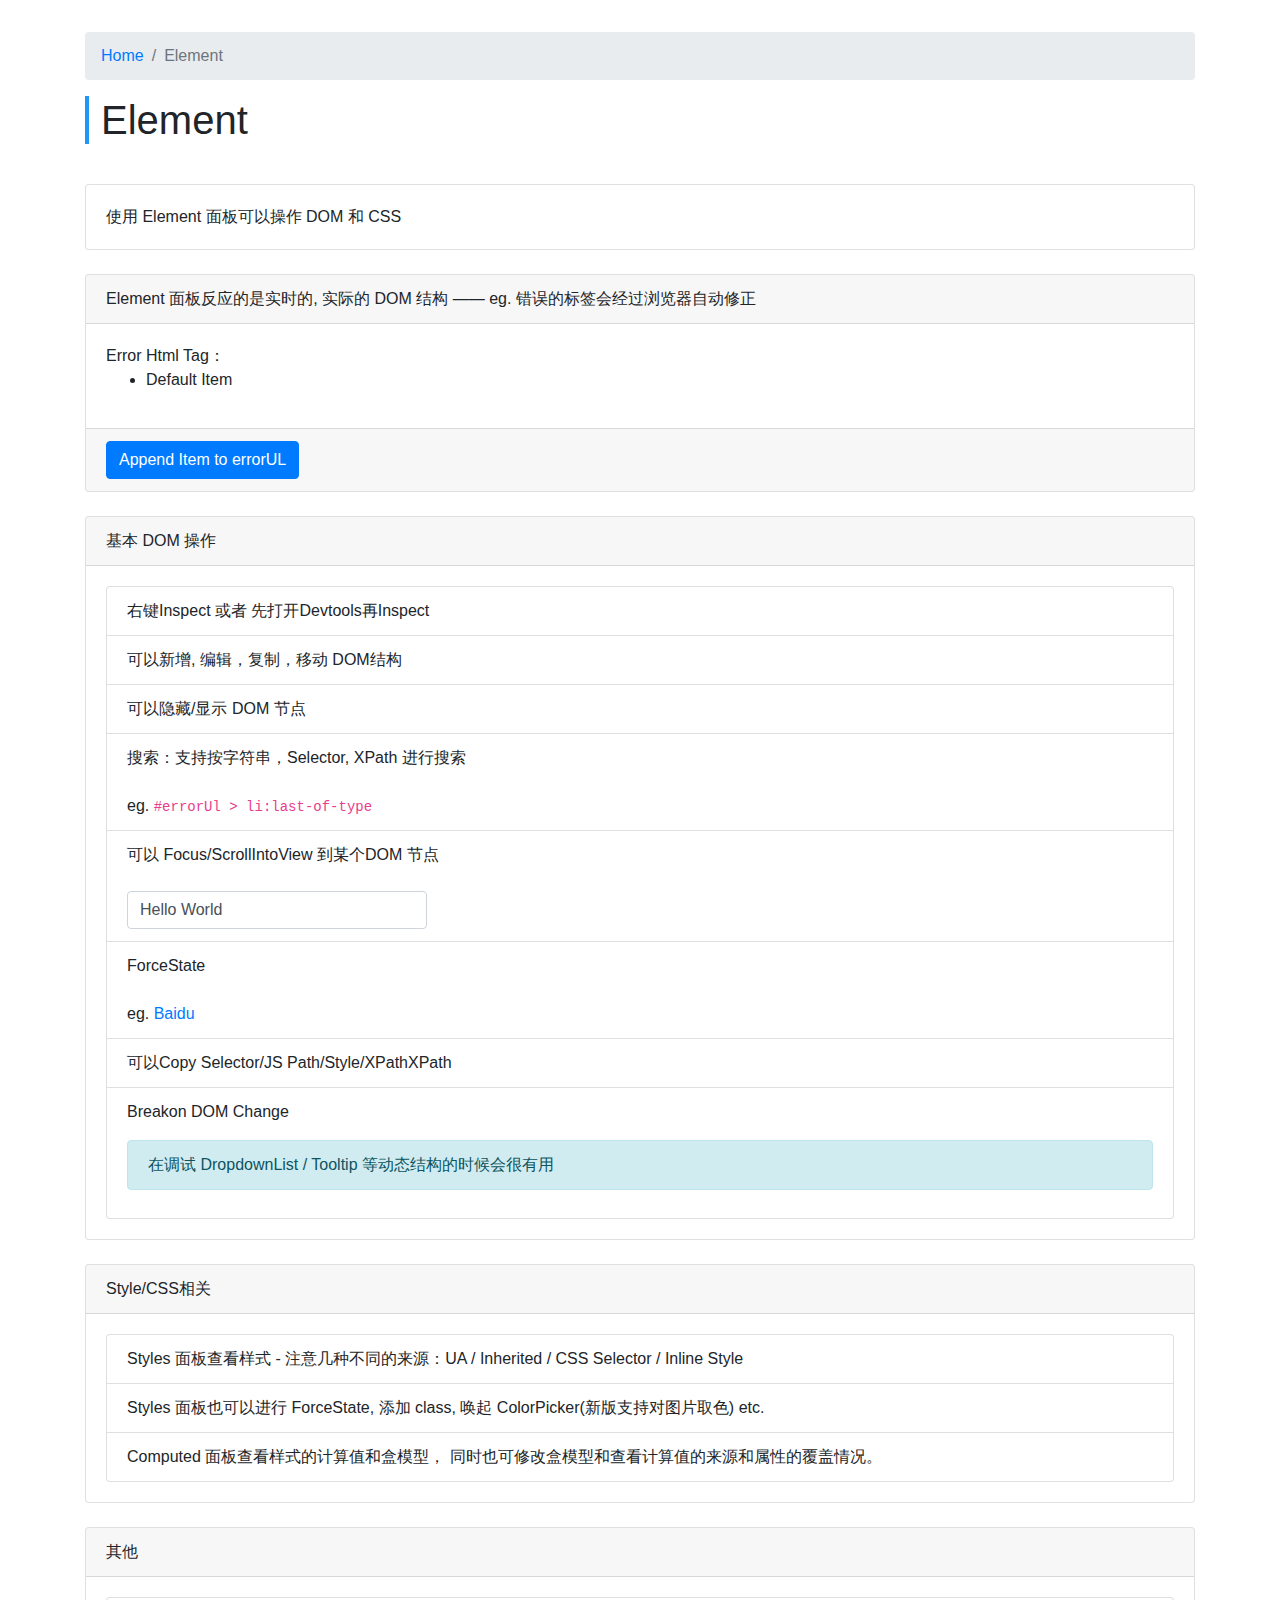
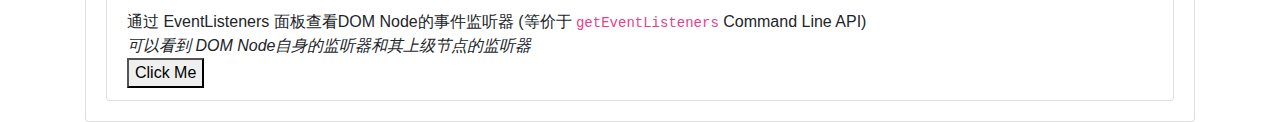
==== src/1. Elements.html @ b5155c52 "complete topic - Elements and init structure" ====
<!DOCTYPE html>
<html lang="en">

<head>
  <meta charset="UTF-8">
  <meta name="viewport" content="width=device-width, initial-scale=1.0">
  <title>Elements</title>
  <link rel="stylesheet" href="https://stackpath.bootstrapcdn.com/bootstrap/4.5.2/css/bootstrap.min.css"
    integrity="sha384-JcKb8q3iqJ61gNV9KGb8thSsNjpSL0n8PARn9HuZOnIxN0hoP+VmmDGMN5t9UJ0Z" crossorigin="anonymous">
  <link rel="stylesheet" href="./styles/common.css">
  <script src="https://code.jquery.com/jquery-3.5.1.slim.min.js" integrity="sha384-DfXdz2htPH0lsSSs5nCTpuj/zy4C+OGpamoFVy38MVBnE+IbbVYUew+OrCXaRkfj" crossorigin="anonymous"></script>
  <script src="https://cdn.jsdelivr.net/npm/popper.js@1.16.1/dist/umd/popper.min.js" integrity="sha384-9/reFTGAW83EW2RDu2S0VKaIzap3H66lZH81PoYlFhbGU+6BZp6G7niu735Sk7lN" crossorigin="anonymous"></script>
  <script src="https://stackpath.bootstrapcdn.com/bootstrap/4.5.2/js/bootstrap.min.js" integrity="sha384-B4gt1jrGC7Jh4AgTPSdUtOBvfO8shuf57BaghqFfPlYxofvL8/KUEfYiJOMMV+rV" crossorigin="anonymous"></script>
</head>

<body class="container">
  <header>
    <nav aria-label="breadcrumb">
      <ol class="breadcrumb">
        <li class="breadcrumb-item"><a href="../index.html">Home</a></li>
        <li class="breadcrumb-item active" aria-current="page">Element</li>
      </ol>
    </nav>
    <h1 class="groupTitle">Element</h1>
    <div class="card">
      <div class="card-body">
        使用 Element 面板可以操作 DOM 和 CSS
      </div>
    </div>
  </header>

  <div class="card">
    <div class="card-header">Element 面板反应的是实时的, 实际的 DOM 结构 —— eg. 错误的标签会经过浏览器自动修正</div>
    <div class="card-body">
      Error Html Tag：
      <ul id="errorUl">
        <li>Default Item</li>
        </ulError>
    </div>
    <div class="card-footer">
      <button class="btn btn-primary" onclick="appendItemToUl('#errorUl')">Append Item to errorUL</button>
    </div>
  </div>

  <div class="card">
    <div class="card-header">基本 DOM 操作</div>
    <div class="card-body">
      <ul class="list-group">
        <li class="list-group-item">右键Inspect 或者 先打开Devtools再Inspect</li>
        <li class="list-group-item">可以新增, 编辑，复制，移动 DOM结构</li>
        <li class="list-group-item">可以隐藏/显示 DOM 节点</li>
        <li class="list-group-item">搜索：支持按字符串，Selector, XPath 进行搜索  
          <br/>
          <br/>
          eg.  <code>#errorUl > li:last-of-type</code>
        </li>
        <li class="list-group-item">可以 Focus/ScrollIntoView 到某个DOM 节点
          <br/>
          <br/>
          <input class="form-control" style="width: 300px;" type="text" value="Hello World">
        </li>
        <li class="list-group-item">ForceState  
          <br/>
          <br/>
          eg.  <a href="https://www.baidu.com" target="_blank">Baidu</a>
        </li>
        <li class="list-group-item">可以Copy Selector/JS Path/Style/XPathXPath</li>
        <li class="list-group-item">Breakon DOM Change
          <div class="alert alert-info mt1em" role="alert">
            在调试 DropdownList / Tooltip 等动态结构的时候会很有用
          </div>
        </li>
      </ul>
    </div>
  </div>

  <div class="card">
    <div class="card-header">Style/CSS相关</div>
    <div class="card-body">
      <ul class="list-group">
        <li class="list-group-item">Styles 面板查看样式 - 注意几种不同的来源：UA / Inherited / CSS Selector / Inline Style</li>
        <li class="list-group-item">Styles 面板也可以进行 ForceState, 添加 class, 唤起 ColorPicker(新版支持对图片取色) etc.</li>
        <li class="list-group-item">Computed 面板查看样式的计算值和盒模型， 同时也可修改盒模型和查看计算值的来源和属性的覆盖情况。</li>
      </ul>
    </div>
  </div>

  <div class="card">
    <div class="card-header">其他</div>
    <div class="card-body">
      <ul class="list-group">
        <li class="list-group-item">通过 EventListeners 面板查看DOM Node的事件监听器 (等价于 <code>getEventListeners</code> Command Line API)
          <br />
          <i>可以看到 DOM Node自身的监听器和其上级节点的监听器</i>
          <br />
          <div id="eventListenerContainer">
            <button id="btnEventListener">Click Me</button>
          </div>
        </li>
        
      </ul>
    </div>
  </div>

  

  <script>
    function appendItemToUl(id) {
      var item = document.createElement("li");
      item.innerHTML = Math.random();

      document.querySelector(id).append(item);
    }

    (function(){
      document.querySelector('#eventListenerContainer').addEventListener('click', (e) => {
        console.log('clicked: ', e);
      });

      document.querySelector('#btnEventListener').addEventListener('click', (e) => {
        console.log('clicked btn: ', e);
      });
    })();

  </script>

</body>

</html>
---- src/styles/common.css ----
html > * {
  box-sizing: border-box;
}

html, body {
  width: 100%;
  height: 100%;
}

body {
  padding: 2em;
  font-family: "Source Han Serif SC", -apple-system,BlinkMacSystemFont,"Segoe UI",Roboto,"Helvetica Neue",Arial,"Noto Sans",sans-serif,"Apple Color Emoji","Segoe UI Emoji","Segoe UI Symbol","Noto Color Emoji";
}

section.group {
  margin-bottom: 2em;
}

.groupTitle {
  border-left: 4px solid #2196f3;
  padding-left: 0.3em;
  margin-bottom: 1em;
}

.card {
  margin-bottom: 1.5em;
}

.mt1em {
  margin-top: 1em;
}

.mb1em {
  margin-bottom: 1em;
}
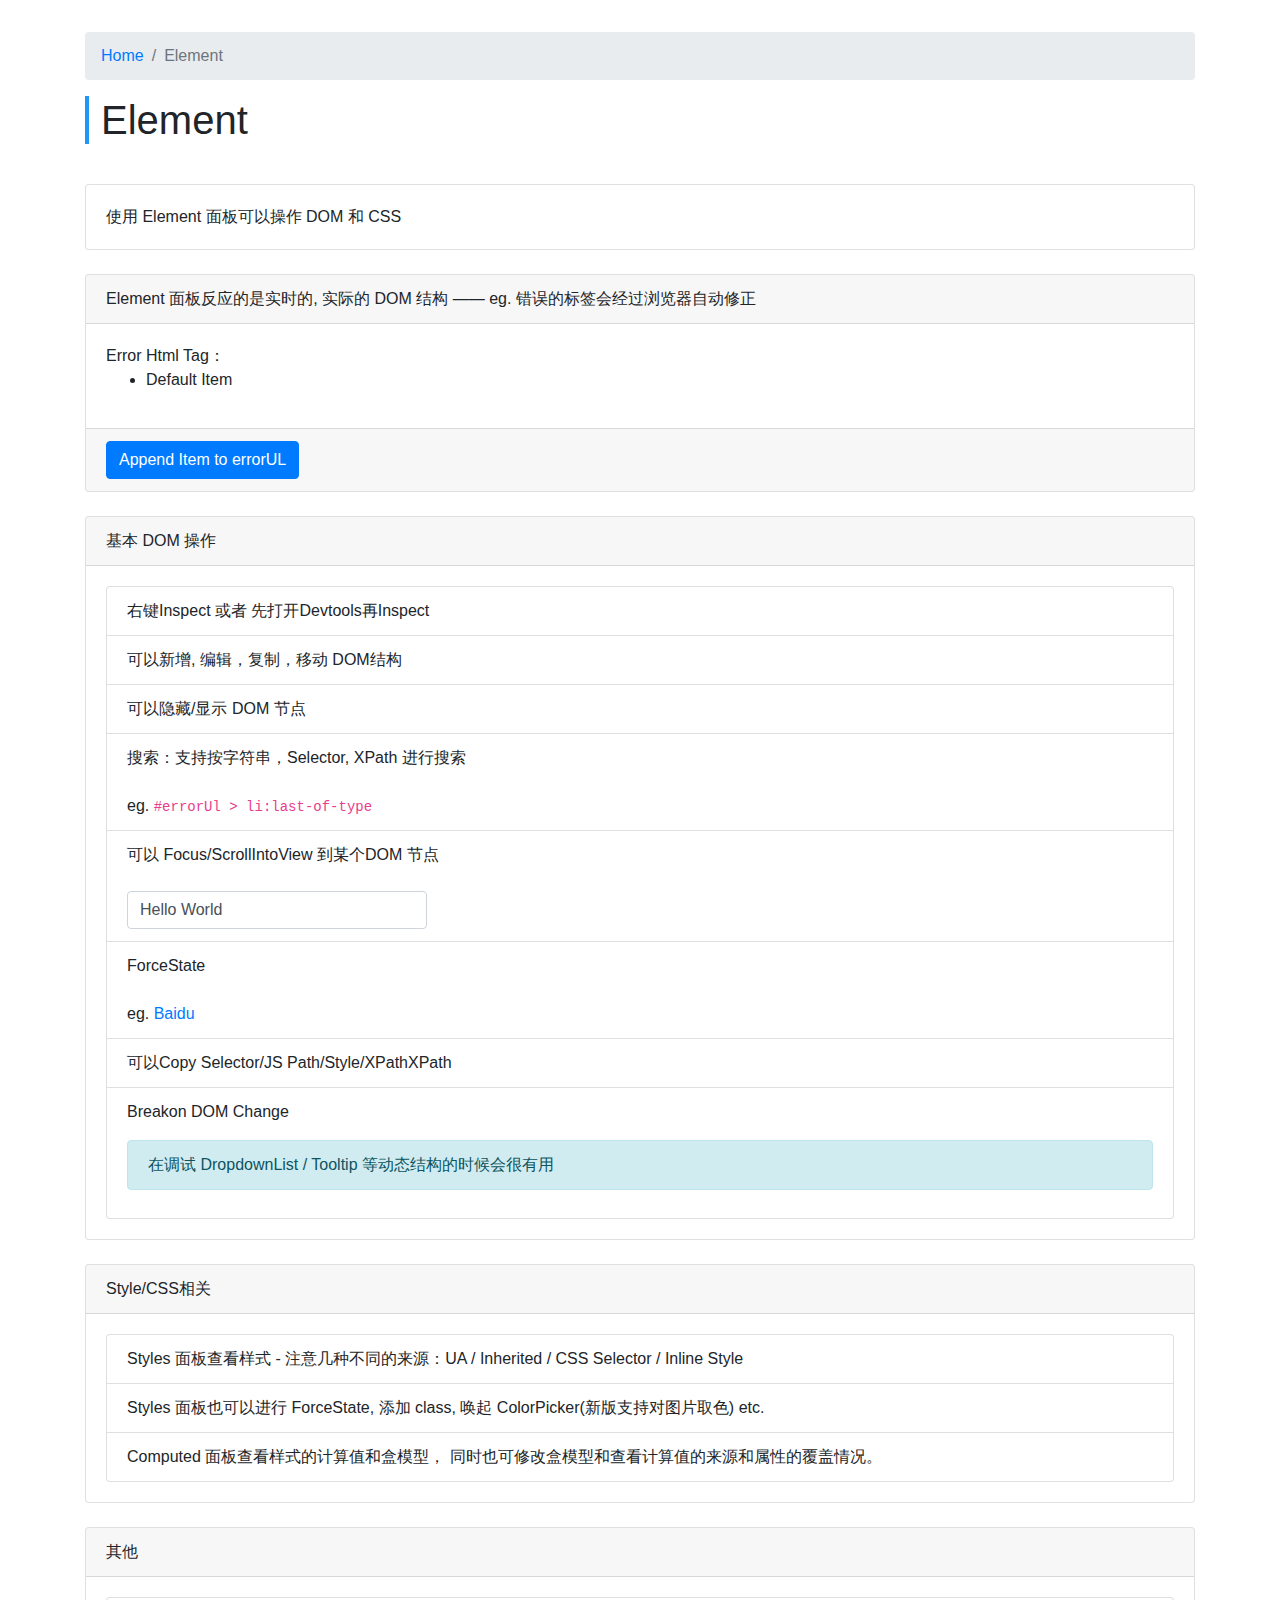
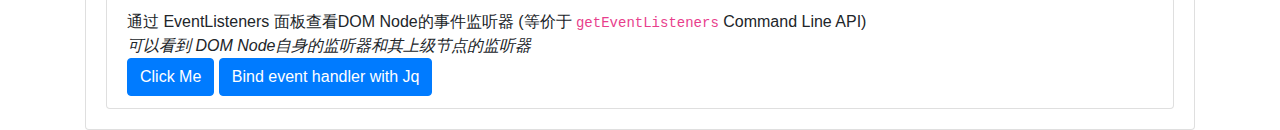
==== commit 5c667ab2: "console" ====
--- a/src/1. Elements.html
+++ b/src/1. Elements.html
@@ -94,7 +94,8 @@
           <i>可以看到 DOM Node自身的监听器和其上级节点的监听器</i>
           <br />
           <div id="eventListenerContainer">
-            <button id="btnEventListener">Click Me</button>
+            <button class="btn btn-primary" id="btnEventListener">Click Me</button>
+            <button class="btn btn-primary" id="btnEventListenerJq">Bind event handler with Jq</button>
           </div>
         </li>
         
@@ -120,6 +121,10 @@
       document.querySelector('#btnEventListener').addEventListener('click', (e) => {
         console.log('clicked btn: ', e);
       });
+
+      $('#btnEventListenerJq').on('click', (e) => {
+        console.log('clicked btn2: ', e);
+      })
     })();
 
   </script>
--- a/src/styles/common.css
+++ b/src/styles/common.css
@@ -32,4 +32,8 @@
 
 .mb1em {
   margin-bottom: 1em;
-}+}
+
+.useless {
+  color: red;
+}
